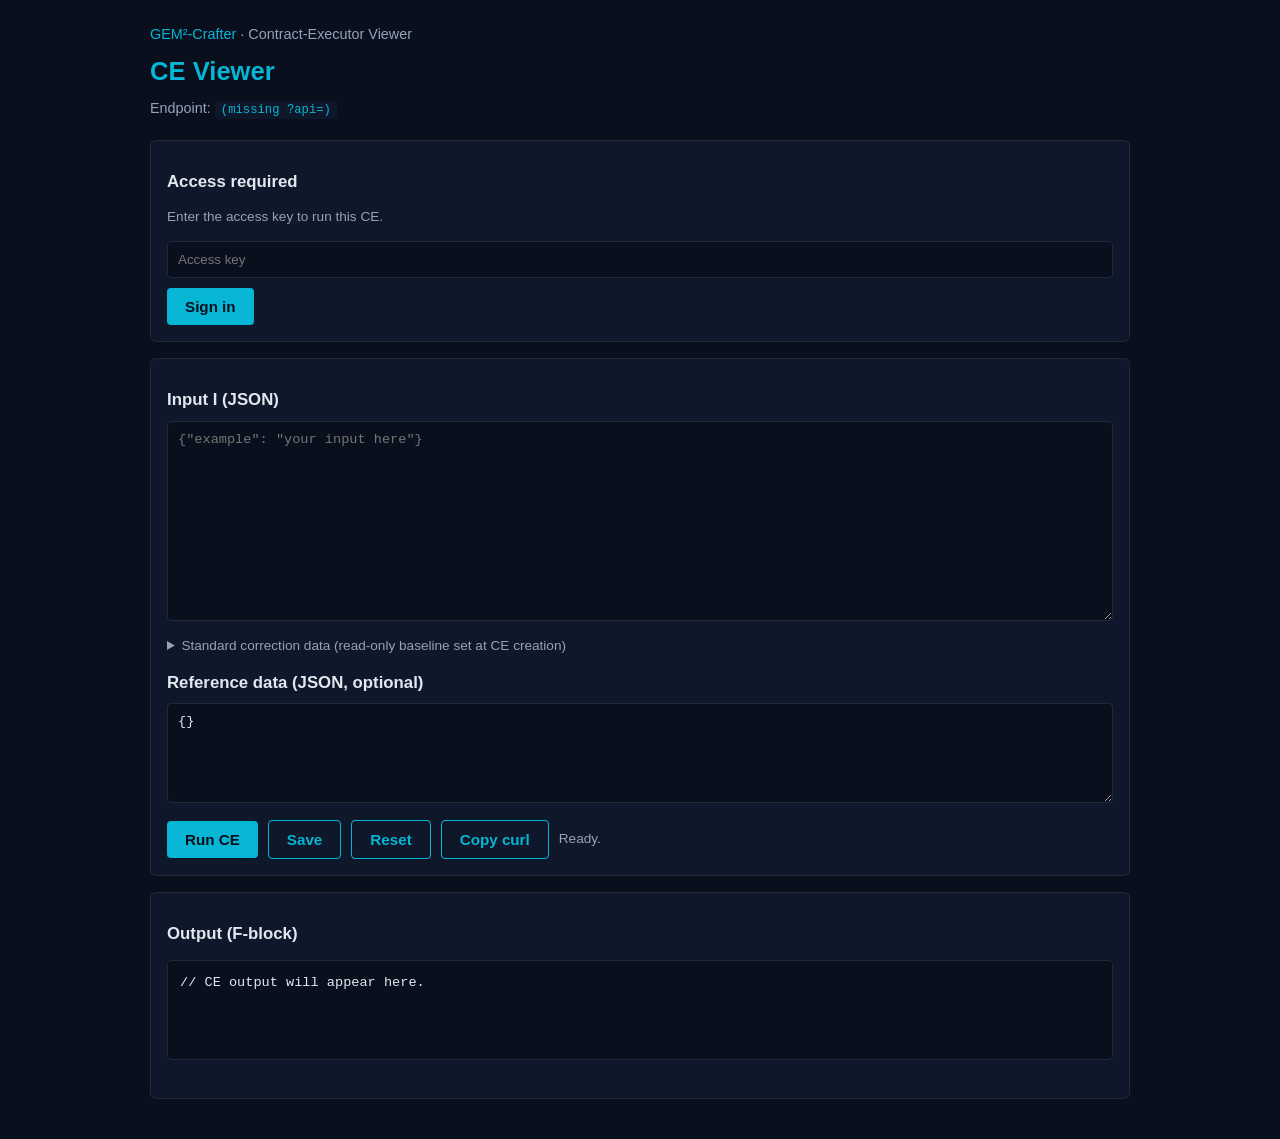
==== console/static/ce-viewer.html @ 85b587f3 "init: fork from AI-agent-olympics → TechEx (GEM² + Lobster Trap) Clean fork of github.com/gem-square" ====
<!doctype html>
<html lang="en">
<head>
  <meta charset="utf-8" />
  <meta name="viewport" content="width=device-width, initial-scale=1" />
  <title>CE Viewer · GEM²-Crafter</title>
  <style>
    :root {
      --bg: #0a0f1e;
      --bg-card: #0f172a;
      --text: #e2e8f0;
      --text-dim: #94a3b8;
      --accent: #06b6d4;
      --ok: #10b981;
      --err: #ef4444;
      --border: #1f2937;
    }
    * { box-sizing: border-box; }
    html, body { margin: 0; padding: 0; }
    body {
      font-family: ui-sans-serif, -apple-system, BlinkMacSystemFont, "Segoe UI", Roboto, sans-serif;
      background: var(--bg); color: var(--text); padding: 24px; line-height: 1.5;
    }
    .wrap { max-width: 980px; margin: 0 auto; }
    header { margin-bottom: 20px; }
    .brand { color: var(--text-dim); font-size: 0.9rem; margin: 0 0 6px; }
    .brand a { color: var(--accent); text-decoration: none; }
    h1 { margin: 0 0 8px; font-size: 1.6rem; color: var(--accent); }
    h2 { margin: 12px 0 8px; font-size: 1.05rem; color: var(--text); }
    .sub { color: var(--text-dim); font-size: 0.9rem; margin: 0; word-break: break-all; }
    code { background: var(--bg-card); padding: 2px 6px; border-radius: 4px; color: var(--accent); font-size: 0.85em; }
    .card {
      background: var(--bg-card); border: 1px solid var(--border);
      border-radius: 6px; padding: 16px; margin-bottom: 16px;
    }
    textarea {
      width: 100%; min-height: 200px; resize: vertical;
      background: var(--bg); border: 1px solid var(--border); border-radius: 4px;
      padding: 10px; color: var(--text); font-family: ui-monospace, monospace; font-size: 0.85rem;
    }
    input[type=password] {
      width: 100%; padding: 10px; background: var(--bg); border: 1px solid var(--border);
      border-radius: 4px; color: var(--text); font-family: inherit;
    }
    button {
      padding: 10px 18px; background: var(--accent); color: var(--bg);
      border: none; border-radius: 4px; cursor: pointer; font-weight: 600; font-size: 0.95rem;
    }
    button:disabled { opacity: 0.5; cursor: not-allowed; }
    button.ghost { background: transparent; color: var(--accent); border: 1px solid var(--accent); }
    .row { display: flex; gap: 10px; align-items: center; flex-wrap: wrap; margin-top: 10px; }
    .status { font-size: 0.85rem; color: var(--text-dim); }
    .status.ok  { color: var(--ok); }
    .status.err { color: var(--err); }
    .output {
      background: var(--bg); border: 1px solid var(--border); border-radius: 4px;
      padding: 12px; min-height: 100px; max-height: 500px; overflow: auto;
      font-family: ui-monospace, monospace; font-size: 0.85rem; white-space: pre-wrap;
    }
    .meta { display: flex; gap: 16px; flex-wrap: wrap; font-size: 0.8rem; color: var(--text-dim); margin-top: 10px; }

    /* WP-AO-62 — audit-chain toggle + L1/L2 verdict panels */
    .cev-audit-toggle {
      display: inline-flex; align-items: center; gap: 6px;
      font-size: 0.85rem; color: var(--text-dim); cursor: pointer;
      margin-left: 8px; user-select: none;
    }
    .cev-audit-toggle input { accent-color: var(--accent); }

    .cev-panel { margin-bottom: 16px; border-radius: 6px; overflow: hidden; }
    .cev-panel.hidden { display: none; }
    .cev-panel-header {
      display: flex; align-items: center; gap: 12px;
      padding: 10px 16px; background: var(--bg-card); border: 1px solid var(--border);
      border-bottom: 3px solid transparent;
    }
    .cev-panel-l1 .cev-panel-header { border-bottom-color: var(--accent); }
    .cev-panel-l2 .cev-panel-header { border-bottom-color: var(--accent); }
    .cev-panel.ok    .cev-panel-header { border-bottom-color: var(--ok); }
    .cev-panel.deny  .cev-panel-header { border-bottom-color: var(--err); }
    .cev-panel.halt  .cev-panel-header { border-bottom-color: #f59e0b; }
    .cev-panel-title { font-size: 0.95rem; font-weight: 600; color: var(--text); flex-shrink: 0; }
    .cev-verdict-pill {
      padding: 3px 10px; border-radius: 999px; font-size: 0.78rem; font-weight: 700;
      font-family: ui-monospace, monospace; letter-spacing: 0.02em;
    }
    .cev-verdict-pill.ok   { background: rgba(16,185,129,0.15); color: var(--ok); }
    .cev-verdict-pill.deny { background: rgba(239,68,68,0.15);  color: var(--err); }
    .cev-verdict-pill.halt { background: rgba(245,158,11,0.18); color: #fbbf24; }
    .cev-panel-meta { font-size: 0.78rem; color: var(--text-dim); margin-left: auto; font-family: ui-monospace, monospace; }
    .cev-panel-body {
      padding: 12px 16px; background: var(--bg); border: 1px solid var(--border); border-top: 0;
    }
    .cev-reasons summary { cursor: pointer; color: var(--text-dim); font-size: 0.85rem; }
    .cev-reasons[open] summary { color: var(--text); }
    .cev-reasons ul { margin: 8px 0 0; padding-left: 18px; font-size: 0.82rem; color: var(--text-dim); }
    .cev-reasons li { margin: 4px 0; line-height: 1.4; }
    .cev-evidence summary { cursor: pointer; color: #fbbf24; font-size: 0.82rem; margin-top: 10px; }
    .cev-evidence ul { margin: 6px 0 0; padding-left: 18px; font-size: 0.78rem; color: var(--text-dim); }
    .cev-evidence li { margin: 3px 0; font-family: ui-monospace, monospace; }

    .cev-tool-row {
      font-family: ui-monospace, monospace; font-size: 0.78rem; color: var(--text-dim);
      padding: 4px 0; border-bottom: 1px dashed rgba(100,116,139,0.15);
    }
    .cev-tool-row code { color: var(--text); background: rgba(255,167,38,0.08); }
    .cev-totals { font-size: 0.78rem; color: var(--text-dim); font-family: ui-monospace, monospace; margin-top: 8px; }
  </style>
</head>
<body>
  <div class="wrap">
    <header>
      <p class="brand"><a href="/">GEM²-Crafter</a> · Contract-Executor Viewer</p>
      <h1 id="title">CE Viewer</h1>
      <p class="sub">Endpoint: <code id="api-display">—</code></p>
    </header>

    <div id="auth-gate" class="card" style="display:none;">
      <h2>Access required</h2>
      <p class="status">Enter the access key to run this CE.</p>
      <div class="row">
        <input id="auth-key-input" type="password" placeholder="Access key" autocomplete="off" />
        <button id="auth-submit-btn">Sign in</button>
        <span id="auth-error" class="status err" style="display:none;">Invalid key</span>
      </div>
    </div>

    <div class="card">
      <h2>
        Input I (JSON)
        <span id="sample-edited-badge" style="display:none;font-size:0.75em;color:#facc15;font-weight:normal;margin-left:8px;">● edited — differs from standard</span>
      </h2>
      <textarea id="i-input" placeholder='{"example": "your input here"}'></textarea>

      <details style="margin-top:8px;">
        <summary style="cursor:pointer;font-size:0.85em;color:#94a3b8;">Standard correction data (read-only baseline set at CE creation)</summary>
        <pre id="standard-sample" style="margin-top:6px;padding:8px;background:#0b1220;border-radius:4px;font-size:0.78em;max-height:200px;overflow:auto;color:#cbd5e1;">// load…</pre>
      </details>

      <h2 style="margin-top:14px;">Reference data (JSON, optional)</h2>
      <textarea id="ref-input" style="min-height:100px;">{}</textarea>

      <div class="row">
        <button id="submit-btn">Run CE</button>
        <button id="save-sample-btn" class="ghost" title="Save current input — used by canvas Run and next viewer load">Save</button>
        <button id="reset-sample-btn" class="ghost" title="Revert Input I back to the frozen standard correction data">Reset</button>
        <button id="curl-btn" class="ghost">Copy curl</button>
        <input type="checkbox" id="cev-audit-toggle" checked hidden>
        <span id="status" class="status">Ready.</span>
      </div>
    </div>

    <!-- WP-AO-62: L1 P-check panel (hidden unless audit chain enabled) -->
    <section id="cev-l1-panel" class="cev-panel cev-panel-l1 hidden">
      <div class="cev-panel-header">
        <span class="cev-panel-title">🛡 L1 · P-check</span>
        <span class="cev-verdict-pill" id="cev-l1-verdict">—</span>
        <span class="cev-panel-meta" id="cev-l1-meta"></span>
      </div>
      <div class="cev-panel-body">
        <details class="cev-reasons" id="cev-l1-reasons" open>
          <summary>Reasons</summary>
          <ul id="cev-l1-reasons-list"></ul>
        </details>
        <details class="cev-evidence" id="cev-l1-evidence">
          <summary>Ledger evidence</summary>
          <ul id="cev-l1-evidence-list"></ul>
        </details>
      </div>
    </section>

    <div class="card">
      <h2>Output (F-block)</h2>
      <pre id="output" class="output">// CE output will appear here.</pre>
      <div id="meta" class="meta"></div>
      <div id="cev-tool-calls"></div>
      <div class="cev-totals" id="cev-totals"></div>
    </div>

    <!-- WP-AO-62: L2 O-check panel (hidden unless audit chain enabled) -->
    <section id="cev-l2-panel" class="cev-panel cev-panel-l2 hidden">
      <div class="cev-panel-header">
        <span class="cev-panel-title">🛡 L2 · O-check</span>
        <span class="cev-verdict-pill" id="cev-l2-verdict">—</span>
        <span class="cev-panel-meta" id="cev-l2-meta"></span>
      </div>
      <div class="cev-panel-body">
        <details class="cev-reasons" id="cev-l2-reasons" open>
          <summary>Reasons</summary>
          <ul id="cev-l2-reasons-list"></ul>
        </details>
        <details class="cev-evidence" id="cev-l2-evidence">
          <summary>Compliance + ledger evidence</summary>
          <ul id="cev-l2-evidence-list"></ul>
        </details>
      </div>
    </section>
  </div>

  <script>
    const KEY_STORAGE = "aio-key";
    const params = new URLSearchParams(window.location.search);

    const apiEndpoint = params.get("api") || "";
    const titleParam  = params.get("title") || "CE Viewer";
    const sampleParam = params.get("sample") || "";
    const keyParam    = params.get("key") || "";

    document.getElementById("title").textContent = titleParam;
    document.getElementById("api-display").textContent = apiEndpoint || "(missing ?api=)";

    // Pre-fill sample input if provided. sample may be plain JSON, URL-encoded
    // JSON (already decoded by URLSearchParams), or base64-encoded JSON.
    function decodeSample(s) {
      if (!s) return "";
      // Try as JSON first (already-decoded path)
      try { JSON.parse(s); return s; } catch {}
      // Try base64 then JSON
      try {
        const decoded = atob(s);
        JSON.parse(decoded);
        return decoded;
      } catch {}
      return s;
    }
    const decodedSample = decodeSample(sampleParam);
    if (decodedSample) {
      try {
        const pretty = JSON.stringify(JSON.parse(decodedSample), null, 2);
        document.getElementById("i-input").value = pretty;
      } catch {
        document.getElementById("i-input").value = decodedSample;
      }
    }

    // Key: URL param takes priority (one-click demo flow), then sessionStorage,
    // then localStorage. URL-supplied key is mirrored to both stores so subsequent
    // visits without ?key= still work.
    if (keyParam) {
      sessionStorage.setItem(KEY_STORAGE, keyParam);
      localStorage.setItem(KEY_STORAGE, keyParam);
    }
    function getKey() {
      return sessionStorage.getItem(KEY_STORAGE) || localStorage.getItem(KEY_STORAGE) || "";
    }

    async function tryAuth(k) {
      try {
        const res = await fetch("/api/auth", {
          method: "POST",
          headers: { "Content-Type": "application/json" },
          body: JSON.stringify({ key: k })
        });
        if (res.ok) {
          sessionStorage.setItem(KEY_STORAGE, k);
          localStorage.setItem(KEY_STORAGE, k);
          return true;
        }
      } catch {}
      return false;
    }

    function showGate() { document.getElementById("auth-gate").style.display = "block"; }
    function hideGate() { document.getElementById("auth-gate").style.display = "none"; }
    function checkAuth() { if (!getKey()) showGate(); else hideGate(); }

    function setStatus(msg, cls) {
      const el = document.getElementById("status");
      el.textContent = msg;
      el.className = "status" + (cls ? " " + cls : "");
    }

    function parseJSON(id) {
      const raw = document.getElementById(id).value.trim();
      if (!raw) return null;
      try { return JSON.parse(raw); }
      catch (e) { throw new Error(id + ": invalid JSON — " + e.message); }
    }

    // WP-AO-62 — derive /audited endpoint from the F-only endpoint.
    // apiEndpoint format: "/ce/{workflow}/{stage}/" → "/ce/{workflow}/{stage}/audited"
    function auditedEndpointOf(api) {
      if (!api) return "";
      return api.endsWith("/") ? api + "audited" : api + "/audited";
    }

    function clearAuditPanels() {
      ["cev-l1-panel","cev-l2-panel"].forEach(id => {
        const el = document.getElementById(id);
        if (el) { el.classList.add("hidden"); el.classList.remove("ok","deny","halt"); }
      });
      ["cev-l1-reasons-list","cev-l2-reasons-list","cev-l1-evidence-list","cev-l2-evidence-list"]
        .forEach(id => { const el = document.getElementById(id); if (el) el.innerHTML = ""; });
      ["cev-l1-verdict","cev-l2-verdict"].forEach(id => {
        const el = document.getElementById(id);
        if (el) { el.textContent = "—"; el.className = "cev-verdict-pill"; }
      });
      ["cev-l1-meta","cev-l2-meta"].forEach(id => {
        const el = document.getElementById(id); if (el) el.textContent = "";
      });
      const tools = document.getElementById("cev-tool-calls");
      if (tools) tools.innerHTML = "";
      const totals = document.getElementById("cev-totals");
      if (totals) totals.textContent = "";
    }

    // verdictBucket returns the CSS class for a verdict + score.
    function verdictBucket(verdict, score, threshold) {
      const ok = verdict === "ALLOW" || verdict === "SUCCESS";
      const passing = ok && (score == null || score >= (threshold || 0));
      if (passing) return "ok";
      return "deny";
    }

    function renderGatePanel(slot /* "l1"|"l2" */, gate, audited) {
      if (!gate) return;
      const panel = document.getElementById("cev-" + slot + "-panel");
      const pill  = document.getElementById("cev-" + slot + "-verdict");
      const meta  = document.getElementById("cev-" + slot + "-meta");
      const reasonsList = document.getElementById("cev-" + slot + "-reasons-list");
      panel.classList.remove("hidden");
      let verdict = gate.verdict || (gate.error ? "ERROR" : "—");
      let cls = "halt";
      if (verdict === "ALLOW" || verdict === "SUCCESS") cls = "ok";
      else if (verdict === "DENY" || verdict === "FAILURE") cls = "deny";
      panel.classList.remove("ok","deny","halt");
      panel.classList.add(cls);
      pill.className = "cev-verdict-pill " + cls;
      pill.textContent = verdict + (gate.score != null ? " · " + gate.score : "");
      meta.textContent = "t=" + (gate.latency_ms || 0) + "ms";
      if (Array.isArray(gate.reasons) && gate.reasons.length) {
        reasonsList.innerHTML = gate.reasons
          .map(r => "<li>" + escapeHTML(r) + "</li>")
          .join("");
      } else if (gate.error) {
        reasonsList.innerHTML = "<li style='color:var(--err)'>⚠ " + escapeHTML(gate.error) + "</li>";
      } else {
        reasonsList.innerHTML = "<li style='color:var(--text-dim)'>(no reasons returned)</li>";
      }
    }

    function escapeHTML(s) {
      return String(s == null ? "" : s)
        .replace(/&/g, "&amp;").replace(/</g, "&lt;")
        .replace(/>/g, "&gt;").replace(/"/g, "&quot;");
    }

    function renderToolCalls(calls) {
      const container = document.getElementById("cev-tool-calls");
      if (!container) return;
      if (!Array.isArray(calls) || calls.length === 0) { container.innerHTML = ""; return; }
      container.innerHTML = "<h2 style='font-size:0.9rem;margin-top:14px;color:var(--text-dim)'>Tool calls</h2>";
      calls.forEach(c => {
        const row = document.createElement("div");
        row.className = "cev-tool-row";
        const args = c.args == null ? "" : (typeof c.args === "string" ? c.args : JSON.stringify(c.args));
        const argsShort = args.length > 80 ? args.slice(0,80) + "…" : args;
        const summary = c.summary || (c.error ? "error" : "ok");
        const lat = c.latency_ms != null ? " · " + c.latency_ms + "ms" : "";
        row.innerHTML = "🔧 <code>" + escapeHTML(c.tool || "?") + "(" + escapeHTML(argsShort) + ")</code> → " +
                        escapeHTML(summary) + lat +
                        (c.error ? " <span style='color:var(--err)'>⚠ " + escapeHTML(c.error) + "</span>" : "");
        container.appendChild(row);
      });
    }

    async function runCE() {
      if (!apiEndpoint) { setStatus("Missing ?api= in URL.", "err"); return; }
      const key = getKey();
      if (!key) { showGate(); setStatus("Sign in above first.", "err"); return; }
      let i, ref;
      try { i = parseJSON("i-input"); ref = parseJSON("ref-input"); }
      catch (e) { setStatus(e.message, "err"); return; }
      if (i === null) { setStatus("Input I is required.", "err"); return; }

      const auditOn = !!document.getElementById("cev-audit-toggle")?.checked;

      const btn = document.getElementById("submit-btn");
      btn.disabled = true;
      clearAuditPanels();
      setStatus(auditOn ? "Running L1 → F → L2..." : "Calling CE (F-only)...", "");
      document.getElementById("output").textContent = "// waiting on Vultr LLM...";
      document.getElementById("meta").innerHTML = "";

      const url = auditOn ? auditedEndpointOf(apiEndpoint) : apiEndpoint;
      const t0 = performance.now();
      try {
        const res = await fetch(url, {
          method: "POST",
          headers: { "Content-Type": "application/json", "X-Access-Key": key },
          body: JSON.stringify({ i: i, reference_data: ref })
        });
        const text = await res.text();
        const dt = (performance.now() - t0).toFixed(0);
        let json = null;
        try { json = JSON.parse(text); } catch {}
        if (!res.ok) {
          setStatus("HTTP " + res.status + " (" + dt + "ms)", "err");
          document.getElementById("output").textContent = json ? JSON.stringify(json, null, 2) : text;
          return;
        }
        if (auditOn && json && (json.l1 || json.l2 || json.status)) {
          renderAuditedResponse(json, dt);
        } else if (json) {
          // F-only legacy path
          document.getElementById("output").textContent =
            json.output != null ? JSON.stringify(json.output, null, 2) :
            (json ? JSON.stringify(json, null, 2) : text);
          if (json.status === "ok") { setStatus("OK · " + dt + "ms", "ok"); renderMeta(json); }
          else if (json.status)     { setStatus("status=" + json.status + " · " + dt + "ms", "err"); renderMeta(json); }
          else                      { setStatus("Done · " + dt + "ms", "ok"); }
        } else {
          document.getElementById("output").textContent = text;
          setStatus("Done · " + dt + "ms", "ok");
        }
      } catch (e) {
        setStatus("Request failed: " + e.message, "err");
        document.getElementById("output").textContent = "// " + e.message;
      } finally {
        btn.disabled = false;
      }
    }

    function renderAuditedResponse(json, totalMs) {
      // L1 panel
      if (json.l1) renderGatePanel("l1", json.l1, json);
      // F output
      if (json.output != null) {
        document.getElementById("output").textContent = JSON.stringify(json.output, null, 2);
      } else if (json.raw_output) {
        document.getElementById("output").textContent = "// raw_output (schema_mismatch):\n" + json.raw_output;
      } else {
        document.getElementById("output").textContent = "// (no output — halted at L1 or CE error)";
      }
      // Tool calls
      renderToolCalls(json.tool_calls || []);
      // L2 panel
      if (json.l2) renderGatePanel("l2", json.l2, json);
      // Totals
      const d = json.durations || {};
      document.getElementById("cev-totals").textContent =
        "L1=" + (d.l1_ms || 0) + "ms · " +
        "exec=" + (d.exec_ms || 0) + "ms · " +
        "L2=" + (d.l2_ms || 0) + "ms · " +
        "total=" + (json.total_duration_ms || totalMs) + "ms";
      // Status line
      const statusMap = {
        ok:           ["✓ Approved (L1 ALLOW · F · L2 SUCCESS)", "ok"],
        halted_l1:    ["⚠ Halted at L1 — input rejected", "err"],
        ce_error:     ["⚠ CE error during F", "err"],
        schema_mismatch: ["⚠ Schema mismatch — see raw output", "err"],
        halted_l2:    ["⚠ Halted at L2 — output rejected", "err"],
      };
      const [text, cls] = statusMap[json.status] || ["status=" + (json.status || "?"), "err"];
      setStatus(text + " · " + totalMs + "ms", cls);
      // Render meta
      renderMeta(json);
    }

    function renderMeta(json) {
      const parts = [];
      if (json.ce_slug)     parts.push("<span><strong>slug:</strong> " + json.ce_slug + "</span>");
      if (json.vultr_model) parts.push("<span><strong>model:</strong> " + json.vultr_model + "</span>");
      if (json.total_duration_ms != null) parts.push("<span><strong>total:</strong> " + json.total_duration_ms + "ms</span>");
      else if (json.duration_ms != null)  parts.push("<span><strong>duration:</strong> " + json.duration_ms + "ms</span>");
      document.getElementById("meta").innerHTML = parts.join("");
    }

    function copyCurl() {
      const key = getKey() || "<YOUR_ACCESS_KEY>";
      let i, ref;
      try { i = parseJSON("i-input"); ref = parseJSON("ref-input"); }
      catch (e) { setStatus(e.message, "err"); return; }
      const body = JSON.stringify({ i: i, reference_data: ref });
      const cmd = "curl -X POST '" + apiEndpoint + "' \\\n  -H 'X-Access-Key: " + key + "' \\\n  -H 'Content-Type: application/json' \\\n  -d '" + body.replace(/'/g, "'\\''") + "'";
      navigator.clipboard.writeText(cmd).then(
        () => setStatus("curl command copied.", "ok"),
        () => setStatus("clipboard blocked.", "err")
      );
    }

    // WP-AO-67 — parse {workflow, stage} from apiEndpoint ('/ce/<wf>/<stage>/').
    function parseCESlug() {
      if (!apiEndpoint) return null;
      const m = apiEndpoint.match(/\/ce\/([^\/]+)\/([^\/]+)\/?$/);
      return m ? { wf: m[1], stage: m[2] } : null;
    }

    // WP-AO-67 — on page load (after auth), fetch the last successful
    // F-execution output for this CE and pre-fill the output pane.
    async function loadLastRun() {
      const slug = parseCESlug();
      const key = getKey();
      if (!slug || !key) return;
      try {
        const res = await fetch(`/api/ce/${slug.wf}/${slug.stage}/last-run`, {
          headers: { "X-Access-Key": key }
        });
        if (!res.ok) return;
        const rec = await res.json();
        if (rec && rec.output != null) {
          document.getElementById("output").textContent = JSON.stringify(rec.output, null, 2);
          const meta = document.getElementById("meta");
          if (meta) meta.textContent = "Last execution: " + (rec.timestamp || "?") + (rec.run_id ? " · run=" + rec.run_id : "");
        }
      } catch (e) { /* silent — judge can still Run CE */ }
    }

    // WP-AO-67 follow-up — fetch standard + current samples from the registry
    // so the viewer always shows the SAVED value (not just the URL ?sample=).
    // Standard = frozen baseline shown read-only; current = editable input.
    async function loadSamples() {
      const slug = parseCESlug();
      const key = getKey();
      if (!slug || !key) return;
      try {
        const res = await fetch(`/api/ce/${slug.wf}/${slug.stage}/sample`, {
          headers: { "X-Access-Key": key }
        });
        if (!res.ok) return;
        const data = await res.json();
        const stdEl = document.getElementById("standard-sample");
        const inputEl = document.getElementById("i-input");
        const badge = document.getElementById("sample-edited-badge");
        if (stdEl) stdEl.textContent = data.original_sample_i || data.sample_i || "// (no baseline yet)";
        if (inputEl && data.sample_i) {
          inputEl.value = data.sample_i;
        }
        if (badge) badge.style.display = data.is_edited ? "inline" : "none";
      } catch (e) { /* silent */ }
    }

    // WP-AO-67 — Save the current input textarea as the CE's persistent
    // default SampleI. Judge edits the input, clicks Save → next viewer
    // load pre-fills with their value.
    async function saveSample() {
      const slug = parseCESlug();
      const key = getKey();
      if (!slug) { setStatus("No CE slug parsed from URL", "err"); return; }
      if (!key) { showGate(); return; }
      const raw = (document.getElementById("i-input").value || "").trim();
      if (!raw) { setStatus("Nothing to save — input is empty", "err"); return; }
      let parsed;
      try { parsed = JSON.parse(raw); }
      catch (e) { setStatus("Save aborted: input is not valid JSON (" + e.message + ")", "err"); return; }
      const btn = document.getElementById("save-sample-btn");
      btn.disabled = true; btn.textContent = "Saving…";
      try {
        const res = await fetch(`/api/ce/${slug.wf}/${slug.stage}/sample`, {
          method: "POST",
          headers: { "Content-Type": "application/json", "X-Access-Key": key },
          body: JSON.stringify({ i: parsed })
        });
        const text = await res.text();
        let json = null; try { json = JSON.parse(text); } catch {}
        if (!res.ok) {
          setStatus("Save failed: HTTP " + res.status + (json && json.detail ? " · " + json.detail : ""), "err");
          return;
        }
        // Pretty-print the saved value back into the textarea.
        if (json && json.sample_i) {
          document.getElementById("i-input").value = json.sample_i;
        }
        // Show edited-vs-standard badge + refresh the standard pane
        const badge = document.getElementById("sample-edited-badge");
        if (badge) badge.style.display = (json && json.original_sample_i && json.sample_i !== json.original_sample_i) ? "inline" : "none";
        setStatus("✓ Saved — next workflow Run will use this input. (" + (json && json.saved_at ? json.saved_at : "") + ")", "ok");
      } catch (e) {
        setStatus("Save failed: " + e.message, "err");
      } finally {
        btn.disabled = false; btn.textContent = "Save";
      }
    }

    // WP-AO-67 follow-up — Reset button: restore Input I to OriginalSampleI.
    async function resetSample() {
      const slug = parseCESlug();
      const key = getKey();
      if (!slug || !key) return;
      const btn = document.getElementById("reset-sample-btn");
      btn.disabled = true; btn.textContent = "Resetting…";
      try {
        const res = await fetch(`/api/ce/${slug.wf}/${slug.stage}/sample/reset`, {
          method: "POST",
          headers: { "X-Access-Key": key }
        });
        const text = await res.text();
        let json = null; try { json = JSON.parse(text); } catch {}
        if (!res.ok) { setStatus("Reset failed: HTTP " + res.status + (json && json.detail ? " · " + json.detail : ""), "err"); return; }
        if (json && json.sample_i) document.getElementById("i-input").value = json.sample_i;
        const badge = document.getElementById("sample-edited-badge");
        if (badge) badge.style.display = "none";
        setStatus("✓ Reset to standard correction data.", "ok");
      } catch (e) { setStatus("Reset failed: " + e.message, "err"); }
      finally { btn.disabled = false; btn.textContent = "Reset"; }
    }

    document.addEventListener("DOMContentLoaded", () => {
      checkAuth();
      document.getElementById("submit-btn").addEventListener("click", runCE);
      document.getElementById("curl-btn").addEventListener("click", copyCurl);
      const saveBtn = document.getElementById("save-sample-btn");
      if (saveBtn) saveBtn.addEventListener("click", saveSample);
      const resetBtn = document.getElementById("reset-sample-btn");
      if (resetBtn) resetBtn.addEventListener("click", resetSample);
      const authInput = document.getElementById("auth-key-input");
      const authBtn   = document.getElementById("auth-submit-btn");
      const authErr   = document.getElementById("auth-error");
      async function submitAuth() {
        const k = authInput.value.trim();
        if (!k) return;
        authBtn.disabled = true; authBtn.textContent = "Verifying...";
        authErr.style.display = "none";
        const ok = await tryAuth(k);
        authBtn.disabled = false; authBtn.textContent = "Sign in";
        if (ok) { hideGate(); setStatus("Signed in. Click Run CE.", "ok"); loadLastRun(); loadSamples(); }
        else    { authErr.style.display = "inline"; }
      }
      if (authBtn)  authBtn.addEventListener("click", submitAuth);
      if (authInput) authInput.addEventListener("keydown", e => { if (e.key === "Enter") submitAuth(); });
      if (getKey()) { loadLastRun(); loadSamples(); }
    });
  </script>
</body>
</html>
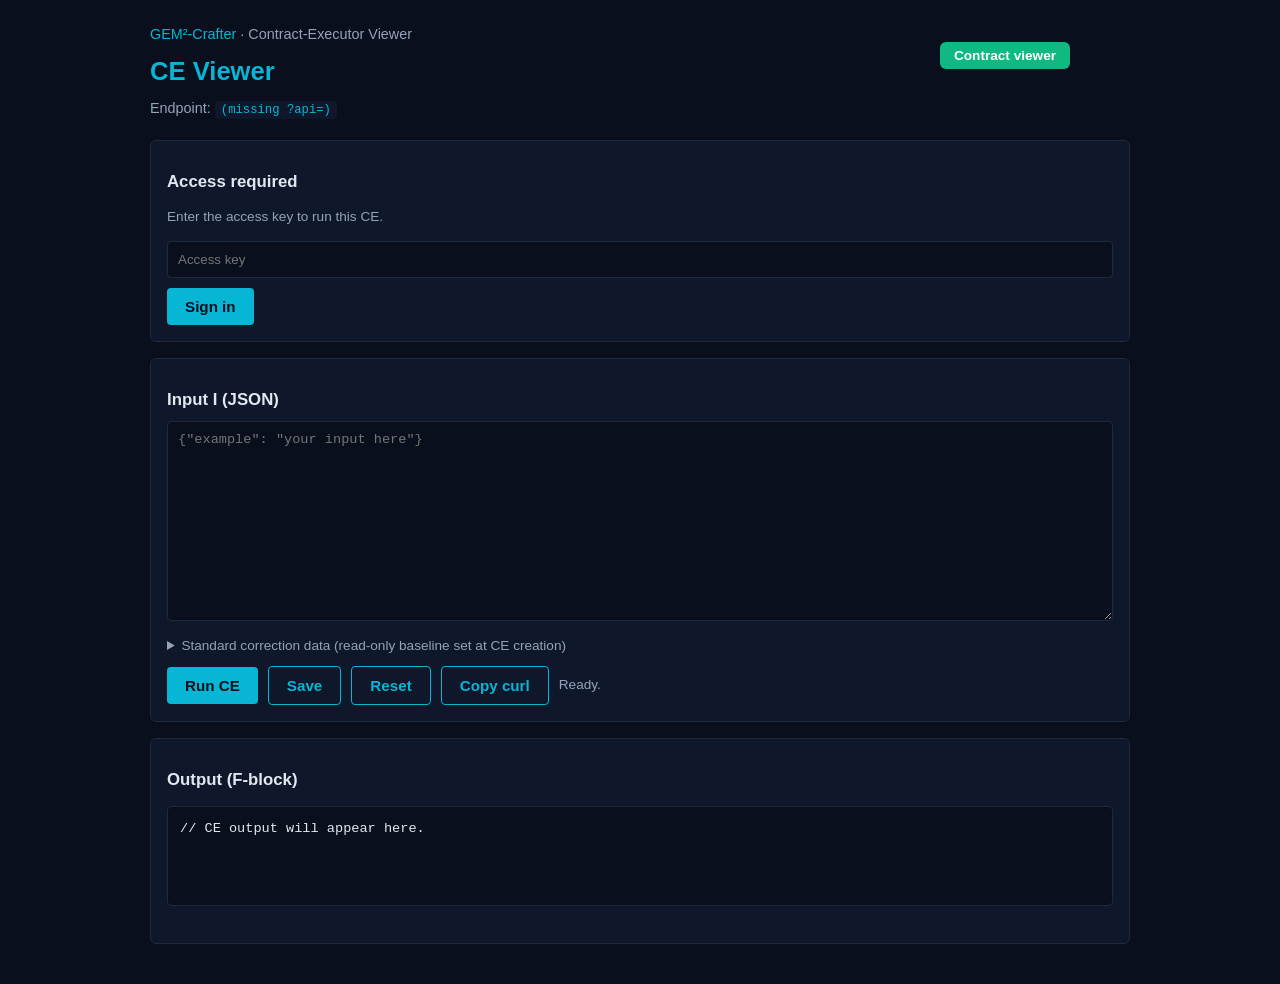
==== commit f509ad09: "CE Viewer: add 'Contract viewer' button (toggles TPMN 5-block panel); hide vestigial Reference data " ====
--- a/console/static/ce-viewer.html
+++ b/console/static/ce-viewer.html
@@ -22,7 +22,26 @@
       background: var(--bg); color: var(--text); padding: 24px; line-height: 1.5;
     }
     .wrap { max-width: 980px; margin: 0 auto; }
-    header { margin-bottom: 20px; }
+    header { margin-bottom: 20px; position: relative; }
+    /* Contract Viewer panel styles */
+    .cv-meta-row { display: flex; gap: 6px; flex-wrap: wrap; margin-bottom: 14px; }
+    .cv-pill {
+      display: inline-flex; align-items: center;
+      background: var(--bg); border: 1px solid var(--border);
+      border-radius: 999px; padding: 3px 10px;
+      font-size: 0.72rem; color: var(--text-dim);
+    }
+    .cv-h { margin: 14px 0 6px; font-size: 0.85rem; color: var(--accent); letter-spacing: 0.5px; text-transform: uppercase; }
+    .cv-h-sub { color: var(--text-dim); font-weight: normal; text-transform: none; letter-spacing: normal; font-size: 0.92em; }
+    .cv-block {
+      margin: 0; padding: 10px 12px; background: var(--bg);
+      border: 1px solid var(--border); border-radius: 4px;
+      font-size: 0.78rem; font-family: ui-monospace, monospace;
+      max-height: 280px; overflow: auto; white-space: pre-wrap; word-break: break-word;
+      color: #cbd5e1;
+    }
+    .cv-list { margin: 0; padding-left: 22px; }
+    .cv-list li { font-size: 0.82rem; color: #cbd5e1; margin: 2px 0; }
     .brand { color: var(--text-dim); font-size: 0.9rem; margin: 0 0 6px; }
     .brand a { color: var(--accent); text-decoration: none; }
     h1 { margin: 0 0 8px; font-size: 1.6rem; color: var(--accent); }
@@ -113,7 +132,22 @@
       <p class="brand"><a href="/">GEM²-Crafter</a> · Contract-Executor Viewer</p>
       <h1 id="title">CE Viewer</h1>
       <p class="sub">Endpoint: <code id="api-display">—</code></p>
+      <button id="contract-viewer-btn" type="button"
+              style="position:absolute;top:18px;right:60px;padding:6px 14px;background:#10b981;color:#fff;border:none;border-radius:6px;font-weight:600;cursor:pointer;font-size:0.85rem;">
+        Contract viewer
+      </button>
     </header>
+
+    <!-- Contract panel — hidden by default; toggled by #contract-viewer-btn -->
+    <section id="contract-panel" class="card" style="display:none;">
+      <div style="display:flex;justify-content:space-between;align-items:center;">
+        <h2 style="margin:0;">📜 Contract (TPMN 5-block)</h2>
+        <span id="contract-meta" style="font-size:0.78em;color:#94a3b8;"></span>
+      </div>
+      <div id="contract-body" style="margin-top:10px;">
+        <p class="status" style="font-size:0.85em;">Loading contract…</p>
+      </div>
+    </section>
 
     <div id="auth-gate" class="card" style="display:none;">
       <h2>Access required</h2>
@@ -137,8 +171,11 @@
         <pre id="standard-sample" style="margin-top:6px;padding:8px;background:#0b1220;border-radius:4px;font-size:0.78em;max-height:200px;overflow:auto;color:#cbd5e1;">// load…</pre>
       </details>
 
-      <h2 style="margin-top:14px;">Reference data (JSON, optional)</h2>
-      <textarea id="ref-input" style="min-height:100px;">{}</textarea>
+      <!-- Reference data textarea removed 2026-05-19 — CESpec.ReferenceData
+           is auto-prefetched server-side from SQLite into the CE LLM call;
+           the textarea was unused for the demo. Hidden input kept so any
+           JS that reads its value doesn't crash. -->
+      <input type="hidden" id="ref-input" value="{}">
 
       <div class="row">
         <button id="submit-btn">Run CE</button>
@@ -561,9 +598,15 @@
         if (json && json.sample_i) {
           document.getElementById("i-input").value = json.sample_i;
         }
-        // Show edited-vs-standard badge + refresh the standard pane
+        // Refresh the "standard correction data" pane against the embedded
+        // canonical the server just confirmed — keeps Reset pointing at the
+        // true baseline.
+        const stdEl = document.getElementById("standard-sample");
+        if (stdEl && json && json.original_sample_i) stdEl.textContent = json.original_sample_i;
+        // Use the server's is_edited flag rather than string-comparing
+        // (avoids whitespace/key-order mismatches).
         const badge = document.getElementById("sample-edited-badge");
-        if (badge) badge.style.display = (json && json.original_sample_i && json.sample_i !== json.original_sample_i) ? "inline" : "none";
+        if (badge) badge.style.display = (json && json.is_edited) ? "inline" : "none";
         setStatus("✓ Saved — next workflow Run will use this input. (" + (json && json.saved_at ? json.saved_at : "") + ")", "ok");
       } catch (e) {
         setStatus("Save failed: " + e.message, "err");
@@ -595,6 +638,73 @@
       finally { btn.disabled = false; btn.textContent = "Reset"; }
     }
 
+    // ── Contract Viewer button — toggles the contract panel + fetches CESpec ──
+    let contractLoaded = false;
+    function escContract(s) {
+      return String(s == null ? "" : s)
+        .replace(/&/g, "&amp;").replace(/</g, "&lt;").replace(/>/g, "&gt;");
+    }
+    function renderContract(spec) {
+      const fmtVal = (v) => {
+        if (v == null) return "<em>—</em>";
+        if (typeof v === "string") return "<pre class='cv-block'>" + escContract(v) + "</pre>";
+        return "<pre class='cv-block'>" + escContract(JSON.stringify(v, null, 2)) + "</pre>";
+      };
+      const fmtList = (arr) => {
+        if (!arr || !arr.length) return "<em>(none)</em>";
+        return "<ul class='cv-list'>" + arr.map((s) => "<li>" + escContract(s) + "</li>").join("") + "</ul>";
+      };
+      return `
+        <div class='cv-meta-row'>
+          <span class='cv-pill'>Trust gates: L0=${spec.trust_gate_l0 ?? "—"} · L1=${spec.trust_gate_l1 ?? "—"} · L2=${spec.trust_gate_l2 ?? "—"} · L3=${spec.trust_gate_l3 ?? "—"}</span>
+          <span class='cv-pill'>Model: ${escContract(spec.vultr_model || "default")}</span>
+          <span class='cv-pill'>Agent: ${escContract(spec.agent_role || "—")}</span>
+          <span class='cv-pill'>Type: ${escContract(spec.stage_type || "—")}</span>
+        </div>
+        <h3 class='cv-h'>A &nbsp;<span class='cv-h-sub'>(input schema)</span></h3>
+        ${fmtVal(spec.a)}
+        <h3 class='cv-h'>P_pre &nbsp;<span class='cv-h-sub'>(${(spec.p_pre || []).length} preconditions)</span></h3>
+        ${fmtList(spec.p_pre)}
+        <h3 class='cv-h'>F &nbsp;<span class='cv-h-sub'>(contract body / CE system prompt)</span></h3>
+        ${fmtVal(spec.f_block)}
+        <h3 class='cv-h'>B &nbsp;<span class='cv-h-sub'>(output schema)</span></h3>
+        ${fmtVal(spec.b)}
+        <h3 class='cv-h'>P_post &nbsp;<span class='cv-h-sub'>(${(spec.p_post || []).length} postconditions)</span></h3>
+        ${fmtList(spec.p_post)}
+      `;
+    }
+    async function toggleContract() {
+      const panel = document.getElementById("contract-panel");
+      if (!panel) return;
+      const slug = parseCESlug();
+      const key = getKey();
+      if (!slug || !key) return;
+      if (panel.style.display !== "none" && contractLoaded) {
+        panel.style.display = "none";
+        return;
+      }
+      panel.style.display = "block";
+      if (contractLoaded) return;
+      const body = document.getElementById("contract-body");
+      const meta = document.getElementById("contract-meta");
+      body.innerHTML = "<p class='status' style='font-size:0.85em;'>Loading contract…</p>";
+      try {
+        const res = await fetch(`/api/workflow/ce-contract?slug=${encodeURIComponent(slug.wf + "/" + slug.stage)}`, {
+          headers: { "X-Access-Key": key }
+        });
+        if (!res.ok) {
+          body.innerHTML = "<p class='status err' style='font-size:0.85em;'>Failed to load contract: HTTP " + res.status + "</p>";
+          return;
+        }
+        const spec = await res.json();
+        if (meta) meta.textContent = (spec.contract_title || "") + " · " + (spec.workflow_slug || "") + "/" + (spec.stage_slug || "");
+        body.innerHTML = renderContract(spec);
+        contractLoaded = true;
+      } catch (e) {
+        body.innerHTML = "<p class='status err' style='font-size:0.85em;'>Load error: " + escContract(e.message) + "</p>";
+      }
+    }
+
     document.addEventListener("DOMContentLoaded", () => {
       checkAuth();
       document.getElementById("submit-btn").addEventListener("click", runCE);
@@ -603,6 +713,8 @@
       if (saveBtn) saveBtn.addEventListener("click", saveSample);
       const resetBtn = document.getElementById("reset-sample-btn");
       if (resetBtn) resetBtn.addEventListener("click", resetSample);
+      const contractBtn = document.getElementById("contract-viewer-btn");
+      if (contractBtn) contractBtn.addEventListener("click", toggleContract);
       const authInput = document.getElementById("auth-key-input");
       const authBtn   = document.getElementById("auth-submit-btn");
       const authErr   = document.getElementById("auth-error");
